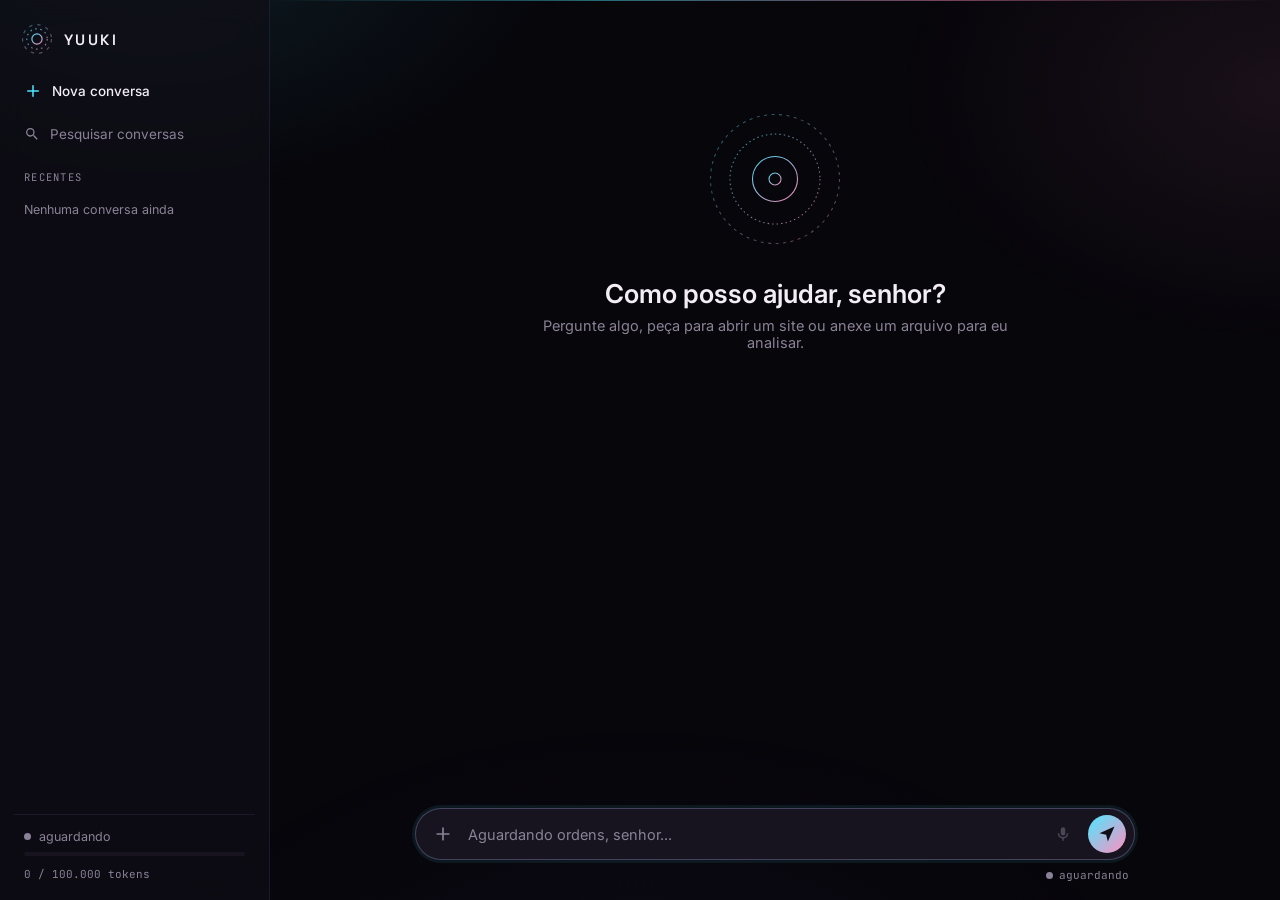
==== templates/index.html @ e6cb6529 "Add files via upload" ====
<!DOCTYPE html>
<html lang="pt-BR">
<head>
<meta charset="UTF-8">
<meta name="viewport" content="width=device-width, initial-scale=1.0, viewport-fit=cover">
<meta name="theme-color" content="#07060b">
<meta name="apple-mobile-web-app-capable" content="yes">
<meta name="apple-mobile-web-app-status-bar-style" content="black-translucent">
<title>YUUKI CORE</title>
<link rel="preconnect" href="https://fonts.googleapis.com">
<link href="https://fonts.googleapis.com/css2?family=Space+Grotesk:wght@500;600;700&family=Inter:wght@400;500;600&family=JetBrains+Mono:wght@400;500&display=swap" rel="stylesheet">
<link rel="stylesheet" href="/static/css/style.css">
</head>
<body>

<svg width="0" height="0" style="position:absolute">
  <defs>
    <linearGradient id="coreGradient" x1="0%" y1="0%" x2="100%" y2="100%">
      <stop offset="0%" stop-color="#4de8ff"/>
      <stop offset="100%" stop-color="#ff8fc0"/>
    </linearGradient>
  </defs>
</svg>

<div class="aurora" aria-hidden="true"></div>

<div class="shell">

  <div class="drawer-overlay" id="drawerOverlay"></div>

  <!-- SIDEBAR -->
  <aside class="sidebar" id="sidebar">
    <div class="brand">
      <div class="brand-mark" id="brandCore">
        <svg viewBox="0 0 40 40" class="core-svg">
          <circle class="ring ring-outer" cx="20" cy="20" r="17"/>
          <circle class="ring ring-mid" cx="20" cy="20" r="12"/>
          <circle class="ring ring-inner" cx="20" cy="20" r="6"/>
        </svg>
      </div>
      <span class="brand-name">YUUKI</span>
      <button class="drawer-close" id="drawerClose" aria-label="Fechar menu">✕</button>
    </div>

    <nav class="nav-list">
      <button class="nav-item" id="newChatBtn">
        <svg viewBox="0 0 24 24" width="18" height="18"><path fill="currentColor" d="M12 5v14M5 12h14" stroke="currentColor" stroke-width="2" fill="none" stroke-linecap="round"/></svg>
        <span>Nova conversa</span>
      </button>

      <div class="nav-search">
        <svg viewBox="0 0 24 24" width="16" height="16"><path fill="currentColor" d="M15.5 14h-.79l-.28-.27a6.5 6.5 0 1 0-.7.7l.27.28v.79l5 4.99L20.49 19l-4.99-5zm-6 0A4.5 4.5 0 1 1 14 9.5 4.5 4.5 0 0 1 9.5 14z"/></svg>
        <input type="text" id="searchInput" placeholder="Pesquisar conversas">
      </div>
    </nav>

    <div class="sidebar-section recent-section">
      <span class="sidebar-label">Recentes</span>
      <div class="conversation-list" id="conversationList">
        <div class="conversation-empty" id="conversationEmpty">Nenhuma conversa ainda</div>
      </div>
    </div>

    <div class="sidebar-footer">
      <div class="status-row">
        <span class="status-dot" id="engineDot"></span>
        <span id="engineLabel">aguardando</span>
      </div>
      <div class="token-readout">
        <div class="token-bar-track">
          <div class="token-bar-fill" id="tokenBarFill"></div>
        </div>
        <span id="tokenText" class="mono-small">0 / 100000 tokens</span>
      </div>
    </div>
  </aside>

  <!-- MAIN -->
  <main class="main">

    <div class="topbar">
      <button class="menu-btn" id="menuBtn" aria-label="Abrir menu">
        <svg viewBox="0 0 24 24" width="20" height="20"><path fill="currentColor" d="M3 6h18v2H3V6zm0 5h18v2H3v-2zm0 5h18v2H3v-2z"/></svg>
      </button>
      <span class="topbar-title">YUUKI</span>
      <span class="topbar-spacer"></span>
    </div>

    <div class="scanline"></div>

    <div class="chat-scroll" id="chatScroll">
      <div class="empty-state" id="emptyState">
        <div class="core-large">
          <svg viewBox="0 0 200 200" class="core-svg-large">
            <circle class="ring ring-outer" cx="100" cy="100" r="86"/>
            <circle class="ring ring-mid" cx="100" cy="100" r="60"/>
            <circle class="ring ring-inner" cx="100" cy="100" r="30"/>
            <circle class="ring ring-core" cx="100" cy="100" r="8"/>
          </svg>
        </div>
        <h1>Como posso ajudar, senhor?</h1>
        <p>Pergunte algo, peça para abrir um site ou anexe um arquivo para eu analisar.</p>
      </div>

      <div class="messages" id="messages"></div>
    </div>

    <div class="composer">
      <div class="composer-pill">
        <label class="attach-btn" for="fileInput" title="Anexar arquivo (.pdf .docx .txt)">
          <svg viewBox="0 0 24 24" width="20" height="20"><path fill="currentColor" d="M12 5v14M5 12h14" stroke="currentColor" stroke-width="2" fill="none" stroke-linecap="round"/></svg>
        </label>
        <input type="file" id="fileInput" accept=".pdf,.docx,.txt" hidden>

        <input type="text" id="messageInput" placeholder="Aguardando ordens, senhor..." autocomplete="off">

        <button class="mic-btn" id="micBtn" type="button" title="Reconhecimento de voz — em breve" disabled>
          <svg viewBox="0 0 24 24" width="18" height="18"><path fill="currentColor" d="M12 14a3 3 0 0 0 3-3V6a3 3 0 0 0-6 0v5a3 3 0 0 0 3 3zm5-3a5 5 0 0 1-10 0H5a7 7 0 0 0 6 6.92V21h2v-3.08A7 7 0 0 0 19 11h-2z"/></svg>
        </button>

        <button id="sendBtn" aria-label="Enviar">
          <svg viewBox="0 0 24 24" width="20" height="20"><path fill="currentColor" d="M3 11l18-8-8 18-2-8-8-2z"/></svg>
        </button>
      </div>
      <div class="composer-footnote">
        <span class="status-dot" id="engineDotComposer"></span>
        <span id="engineLabelComposer" class="mono-small">aguardando</span>
      </div>
    </div>

  </main>
</div>

<script src="/static/js/script.js"></script>
</body>
</html>
---- static/css/style.css ----
/* ================= TOKENS ================= */
:root{
  --void:#07060b;
  --panel:#100e17;
  --panel-2:#171420;
  --panel-3:#1c1828;
  --border:rgba(150,170,255,0.10);
  --border-strong:rgba(180,190,255,0.28);
  --core-cyan:#4de8ff;
  --core-rose:#ff8fc0;
  --core-dim:#2a5b6b;
  --text:#f3eef5;
  --text-muted:#8a8296;
  --danger:#ff6b81;

  --font-display:'Space Grotesk', sans-serif;
  --font-body:'Inter', -apple-system, 'Segoe UI', sans-serif;
  --font-mono:'JetBrains Mono', monospace;
}

*{ box-sizing:border-box; }

html,body{
  margin:0;
  height:100%;
  background:var(--void);
  color:var(--text);
  font-family:var(--font-body);
  -webkit-font-smoothing:antialiased;
  overflow:hidden;
}

@media (prefers-reduced-motion: reduce){
  *{ animation-duration:0.001ms !important; animation-iteration-count:1 !important; transition-duration:0.001ms !important; }
}

/* ================= AURORA ================= */
.aurora{
  position:fixed;
  inset:0;
  z-index:0;
  pointer-events:none;
  background:
    radial-gradient(ellipse 700px 420px at 12% -6%, rgba(77,232,255,0.10), transparent 60%),
    radial-gradient(ellipse 640px 420px at 100% 10%, rgba(255,143,192,0.08), transparent 60%),
    radial-gradient(ellipse 900px 600px at 50% 120%, rgba(120,90,200,0.06), transparent 60%);
  animation:aurora-drift 22s ease-in-out infinite alternate;
}
@keyframes aurora-drift{ 0%{ opacity:0.7; } 100%{ opacity:1; } }

/* ================= LAYOUT ================= */
.shell{
  position:relative;
  z-index:1;
  display:grid;
  grid-template-columns:270px 1fr;
  height:100vh;
}

.sidebar{
  border-right:1px solid var(--border);
  display:flex;
  flex-direction:column;
  padding:18px 14px;
  background:rgba(16,14,23,0.72);
  backdrop-filter:blur(14px);
  min-height:0;
}

.main{
  position:relative;
  display:flex;
  flex-direction:column;
  overflow:hidden;
}

.scanline{
  position:absolute;
  top:0; left:0; right:0;
  height:1px;
  background:linear-gradient(90deg, transparent, var(--core-cyan), var(--core-rose), transparent);
  opacity:0.45;
  animation:scan 7s linear infinite;
}
@keyframes scan{ 0%{ transform:translateX(-100%); } 100%{ transform:translateX(100%); } }

/* ================= BRAND / CORE ================= */
.brand{ display:flex; align-items:center; gap:10px; padding:4px 6px 16px; }
.brand-mark{ width:34px; height:34px; flex:0 0 auto; }
.brand-name{
  font-family:var(--font-display);
  font-weight:600;
  font-size:15px;
  letter-spacing:0.16em;
  color:var(--text);
}
.drawer-close{
  display:none;
  margin-left:auto;
  background:transparent;
  border:none;
  color:var(--text-muted);
  font-size:16px;
  cursor:pointer;
  padding:4px 8px;
}

.core-svg .ring, .core-svg-large .ring{ fill:none; stroke:url(#coreGradient); stroke-width:1.4; }
.ring-outer{ opacity:0.4; stroke-dasharray:4 6; animation:spin-slow 16s linear infinite; transform-origin:center; }
.ring-mid{ opacity:0.65; stroke-dasharray:2 4; animation:spin-rev 10s linear infinite; transform-origin:center; }
.ring-inner{ opacity:0.95; animation:pulse-core 2.6s ease-in-out infinite; }
.ring-core{ fill:url(#coreGradient); opacity:0.95; animation:pulse-core 2.6s ease-in-out infinite; }

@keyframes spin-slow{ to{ transform:rotate(360deg); } }
@keyframes spin-rev{ to{ transform:rotate(-360deg); } }
@keyframes pulse-core{ 0%,100%{ opacity:0.55; } 50%{ opacity:1; } }

.core-svg.thinking .ring-outer{ animation-duration:3.5s; }
.core-svg.thinking .ring-mid{ animation-duration:2s; }
.core-svg.thinking .ring-inner{ animation-duration:0.85s; }

.core-large{
  width:150px; height:150px; margin:0 auto 24px;
  filter:drop-shadow(0 0 26px rgba(77,232,255,0.20)) drop-shadow(0 0 34px rgba(255,143,192,0.14));
}
.core-svg-large{ width:100%; height:100%; }

/* ================= NAV (Nova conversa / Pesquisar) ================= */
.nav-list{ display:flex; flex-direction:column; gap:6px; }

.nav-item{
  display:flex; align-items:center; gap:10px;
  background:transparent;
  border:none;
  color:var(--text);
  font-family:var(--font-body);
  font-size:13.5px;
  font-weight:500;
  border-radius:10px;
  padding:10px 10px;
  cursor:pointer;
  text-align:left;
  transition:background .15s;
}
.nav-item:hover{ background:var(--panel-2); }
.nav-item svg{ color:var(--core-cyan); flex:0 0 auto; }

.nav-search{
  display:flex; align-items:center; gap:8px;
  padding:9px 10px;
  border-radius:10px;
  color:var(--text-muted);
  transition:background .15s;
}
.nav-search:hover, .nav-search:focus-within{ background:var(--panel-2); }
.nav-search svg{ flex:0 0 auto; }
.nav-search input{
  flex:1;
  background:transparent;
  border:none;
  outline:none;
  color:var(--text);
  font-family:var(--font-body);
  font-size:13.5px;
}
.nav-search input::placeholder{ color:var(--text-muted); }

/* ================= RECENTES (lista de conversas) ================= */
.recent-section{ margin-top:18px; flex:1; display:flex; flex-direction:column; min-height:0; }
.sidebar-label{
  font-family:var(--font-mono);
  font-size:10.5px;
  letter-spacing:0.12em;
  text-transform:uppercase;
  color:var(--text-muted);
  padding:0 10px;
}
.conversation-list{
  margin-top:8px;
  overflow-y:auto;
  flex:1;
  display:flex;
  flex-direction:column;
  gap:2px;
}
.conversation-item{
  position:relative;
  display:flex; align-items:center; gap:6px;
  padding:9px 6px 9px 10px;
  border-radius:10px;
  font-size:13px;
  color:var(--text-muted);
  cursor:pointer;
  transition:background .15s, color .15s;
}
.conversation-item:hover{ background:var(--panel-2); color:var(--text); }
.conversation-item.active{ background:var(--panel-3); color:var(--text); }
.conversation-item.pinned .conversation-title::before{
  content:"📌";
  font-size:10px;
  margin-right:4px;
}

.conversation-title{
  flex:1;
  white-space:nowrap;
  overflow:hidden;
  text-overflow:ellipsis;
  min-width:0;
}
.conversation-rename-input{
  flex:1;
  min-width:0;
  background:var(--panel);
  border:1px solid var(--border-strong);
  border-radius:6px;
  color:var(--text);
  font-family:var(--font-body);
  font-size:13px;
  padding:3px 6px;
  outline:none;
}

.conversation-menu-btn{
  flex:0 0 auto;
  width:24px; height:24px;
  border-radius:6px;
  border:none;
  background:transparent;
  color:var(--text-muted);
  display:flex; align-items:center; justify-content:center;
  cursor:pointer;
  opacity:0;
  transition:background .15s, color .15s, opacity .1s;
}
.conversation-item:hover .conversation-menu-btn,
.conversation-item.menu-open .conversation-menu-btn{ opacity:1; }
.conversation-menu-btn:hover{ background:var(--panel-3); color:var(--text); }

.conversation-menu{
  position:fixed;
  min-width:200px;
  background:var(--panel-2);
  border:1px solid var(--border-strong);
  border-radius:14px;
  padding:6px;
  box-shadow:0 12px 30px rgba(0,0,0,0.45);
  z-index:50;
  display:flex;
  flex-direction:column;
  gap:1px;
}
.conversation-menu-item{
  display:flex; align-items:center; gap:10px;
  padding:9px 10px;
  border-radius:9px;
  font-family:var(--font-body);
  font-size:13px;
  color:var(--text);
  cursor:pointer;
  background:transparent;
  border:none;
  text-align:left;
  width:100%;
}
.conversation-menu-item:hover{ background:var(--panel-3); }
.conversation-menu-item svg{ flex:0 0 auto; color:var(--text-muted); }
.conversation-menu-item.danger{ color:var(--danger); }
.conversation-menu-item.danger svg{ color:var(--danger); }
.conversation-menu-item.disabled{ color:var(--text-muted); cursor:not-allowed; opacity:0.55; }
.conversation-menu-item.disabled:hover{ background:transparent; }
.conversation-menu-divider{ height:1px; background:var(--border); margin:4px 2px; }

.conversation-empty{ padding:10px; font-size:12.5px; color:var(--text-muted); }

.conversation-list::-webkit-scrollbar{ width:6px; }
.conversation-list::-webkit-scrollbar-thumb{ background:var(--panel-2); border-radius:3px; }

/* ================= RODAPÉ SIDEBAR (status + tokens) ================= */
.sidebar-footer{ padding-top:14px; border-top:1px solid var(--border); margin-top:10px; }
.status-row{ display:flex; align-items:center; gap:8px; font-size:12.5px; color:var(--text-muted); padding:0 10px 8px; }
.status-dot{
  width:7px; height:7px; border-radius:50%;
  background:var(--text-muted);
  box-shadow:0 0 0 0 rgba(77,232,255,0);
  transition:background .2s, box-shadow .2s;
  flex:0 0 auto;
}
.status-dot.active{ background:var(--core-cyan); box-shadow:0 0 9px 1px var(--core-cyan); }
.status-dot.error{ background:var(--danger); box-shadow:0 0 9px 1px var(--danger); }

.token-readout{ padding:0 10px; }
.token-bar-track{ height:4px; border-radius:2px; background:var(--panel-2); overflow:hidden; margin-bottom:6px; }
.token-bar-fill{
  height:100%;
  width:0%;
  background:linear-gradient(90deg, var(--core-cyan), var(--core-rose));
  transition:width .3s;
}
.mono-small{ font-family:var(--font-mono); font-size:11px; color:var(--text-muted); }

/* ================= TOPBAR (mobile) ================= */
.topbar{
  display:none;
  align-items:center;
  gap:12px;
  padding:14px 16px;
  border-bottom:1px solid var(--border);
  background:rgba(16,14,23,0.6);
  backdrop-filter:blur(10px);
}
.menu-btn{
  background:transparent;
  border:1px solid var(--border);
  border-radius:10px;
  color:var(--text);
  width:36px; height:36px;
  display:flex; align-items:center; justify-content:center;
  cursor:pointer;
}
.topbar-title{ font-family:var(--font-display); font-weight:600; letter-spacing:0.14em; font-size:13px; }
.topbar-spacer{ flex:1; }

/* ================= CHAT AREA ================= */
.chat-scroll{ flex:1; overflow-y:auto; padding:32px 24px 12px; }

.empty-state{ max-width:560px; margin:8vh auto 0; text-align:center; padding:0 20px; }
.empty-state h1{ font-family:var(--font-body); font-weight:600; font-size:26px; margin:0 0 8px; color:var(--text); }
.empty-state p{ color:var(--text-muted); font-size:14.5px; margin:0; }

.messages{ max-width:720px; margin:0 auto; display:flex; flex-direction:column; gap:22px; padding-bottom:20px; }

.msg-row{ display:flex; gap:12px; align-items:flex-start; }
.msg-row.user{ flex-direction:row-reverse; }

.msg-avatar{ width:28px; height:28px; flex:0 0 auto; margin-top:2px; }
.msg-row.user .msg-avatar{ visibility:hidden; }

.msg-bubble{
  max-width:74%;
  padding:12px 16px;
  border-radius:16px;
  font-size:14.5px;
  line-height:1.55;
  white-space:pre-wrap;
}
.msg-row.yuuki .msg-bubble{
  background:rgba(255,255,255,0.02);
  border:1px solid var(--border);
  color:var(--text);
  border-top-left-radius:4px;
}
.msg-row.user .msg-bubble{
  background:var(--panel-2);
  border:1px solid rgba(255,255,255,0.05);
  color:var(--text);
  border-top-right-radius:4px;
}

.msg-name{
  font-family:var(--font-mono);
  font-size:10px;
  letter-spacing:0.1em;
  text-transform:uppercase;
  color:var(--text-muted);
  margin-bottom:4px;
}
.msg-row.user .msg-name{ text-align:right; }

.thinking-row .msg-bubble{ color:var(--text-muted); font-family:var(--font-mono); font-size:12.5px; letter-spacing:0.04em; }

/* ================= AÇÕES DA MENSAGEM (copiar / editar) ================= */
.msg-actions{
  display:flex;
  gap:4px;
  margin-top:4px;
  opacity:0;
  transition:opacity .15s;
}
.msg-row:hover .msg-actions{ opacity:1; }
.msg-row.user .msg-actions{ justify-content:flex-end; }

.msg-action-btn{
  width:28px; height:28px;
  border-radius:8px;
  border:none;
  background:transparent;
  color:var(--text-muted);
  display:flex; align-items:center; justify-content:center;
  cursor:pointer;
  transition:background .15s, color .15s;
}
.msg-action-btn:hover{ background:var(--panel-3); color:var(--text); }
.msg-action-btn.copied{ color:var(--core-cyan); }

.msg-edit-box{ display:flex; flex-direction:column; gap:8px; width:100%; max-width:74%; }
.msg-row.user .msg-edit-box{ margin-left:auto; }
.msg-edit-textarea{
  width:100%;
  min-height:60px;
  resize:vertical;
  background:var(--panel-2);
  border:1px solid var(--border-strong);
  border-radius:14px;
  color:var(--text);
  font-family:var(--font-body);
  font-size:14.5px;
  padding:10px 14px;
  outline:none;
}
.msg-edit-actions{ display:flex; justify-content:flex-end; gap:8px; }
.msg-edit-btn{
  font-family:var(--font-body);
  font-size:12.5px;
  font-weight:500;
  border-radius:10px;
  padding:6px 14px;
  cursor:pointer;
  border:1px solid var(--border);
  background:transparent;
  color:var(--text-muted);
  transition:background .15s, color .15s;
}
.msg-edit-btn:hover{ background:var(--panel-3); color:var(--text); }
.msg-edit-btn.primary{
  background:linear-gradient(135deg, var(--core-cyan), var(--core-rose));
  color:#100e17;
  border:none;
}

@media (max-width:760px){
  .msg-actions{ opacity:1; }
  .conversation-menu-btn{ opacity:1; }
}

/* ================= COMPOSER ================= */
.composer{ padding:12px 24px calc(18px + env(safe-area-inset-bottom, 0px)); }
.composer-pill{
  max-width:720px;
  margin:0 auto;
  display:flex;
  align-items:center;
  gap:8px;
  background:var(--panel-2);
  border:1px solid var(--border);
  border-radius:26px;
  padding:6px 8px 6px 10px;
  transition:border-color .15s, box-shadow .15s;
}
.composer-pill:focus-within{ border-color:var(--border-strong); box-shadow:0 0 0 3px rgba(77,232,255,0.08); }

.attach-btn{
  width:34px; height:34px;
  border-radius:50%;
  display:flex; align-items:center; justify-content:center;
  color:var(--text-muted);
  cursor:pointer;
  flex:0 0 auto;
  transition:background .15s, color .15s;
}
.attach-btn:hover{ background:var(--panel-3); color:var(--text); }

#messageInput{
  flex:1;
  background:transparent;
  border:none;
  outline:none;
  color:var(--text);
  font-family:var(--font-body);
  font-size:14.5px;
  padding:10px 0;
  min-width:0;
}
#messageInput::placeholder{ color:var(--text-muted); }

.mic-btn{
  width:34px; height:34px;
  border-radius:50%;
  border:none;
  background:transparent;
  color:var(--text-muted);
  display:flex; align-items:center; justify-content:center;
  flex:0 0 auto;
  cursor:not-allowed;
  opacity:0.45;
}

#sendBtn{
  width:38px; height:38px;
  border-radius:50%;
  border:none;
  background:linear-gradient(135deg, var(--core-cyan), var(--core-rose));
  color:#100e17;
  display:flex; align-items:center; justify-content:center;
  cursor:pointer;
  flex:0 0 auto;
  transition:filter .15s, transform .1s;
}
#sendBtn:hover{ filter:brightness(1.08); }
#sendBtn:active{ transform:scale(0.94); }
#sendBtn:disabled{ opacity:0.4; cursor:default; }

.composer-footnote{
  max-width:720px;
  margin:8px auto 0;
  display:flex;
  align-items:center;
  justify-content:flex-end;
  gap:6px;
  padding:0 6px;
}

/* ================= SCROLLBAR ================= */
.chat-scroll::-webkit-scrollbar{ width:8px; }
.chat-scroll::-webkit-scrollbar-thumb{ background:var(--panel-2); border-radius:4px; }

/* ================= DRAWER OVERLAY (mobile) ================= */
.drawer-overlay{ display:none; position:fixed; inset:0; background:rgba(4,3,8,0.55); backdrop-filter:blur(2px); z-index:15; }
.drawer-overlay.open{ display:block; }

/* ================= RESPONSIVE (celular) ================= */
@media (max-width:760px){
  .shell{ grid-template-columns:1fr; }
  .topbar{ display:flex; }

  .sidebar{
    position:fixed;
    top:0; left:0; bottom:0;
    width:80vw;
    max-width:310px;
    z-index:20;
    transform:translateX(-100%);
    transition:transform .25s ease;
    box-shadow:8px 0 30px rgba(0,0,0,0.4);
  }
  .sidebar.open{ transform:translateX(0); }
  .drawer-close{ display:inline-flex; }

  .msg-bubble{ max-width:88%; }
  .chat-scroll{ padding:20px 14px 8px; }
  .composer{ padding:10px 14px calc(14px + env(safe-area-inset-bottom, 0px)); }
}
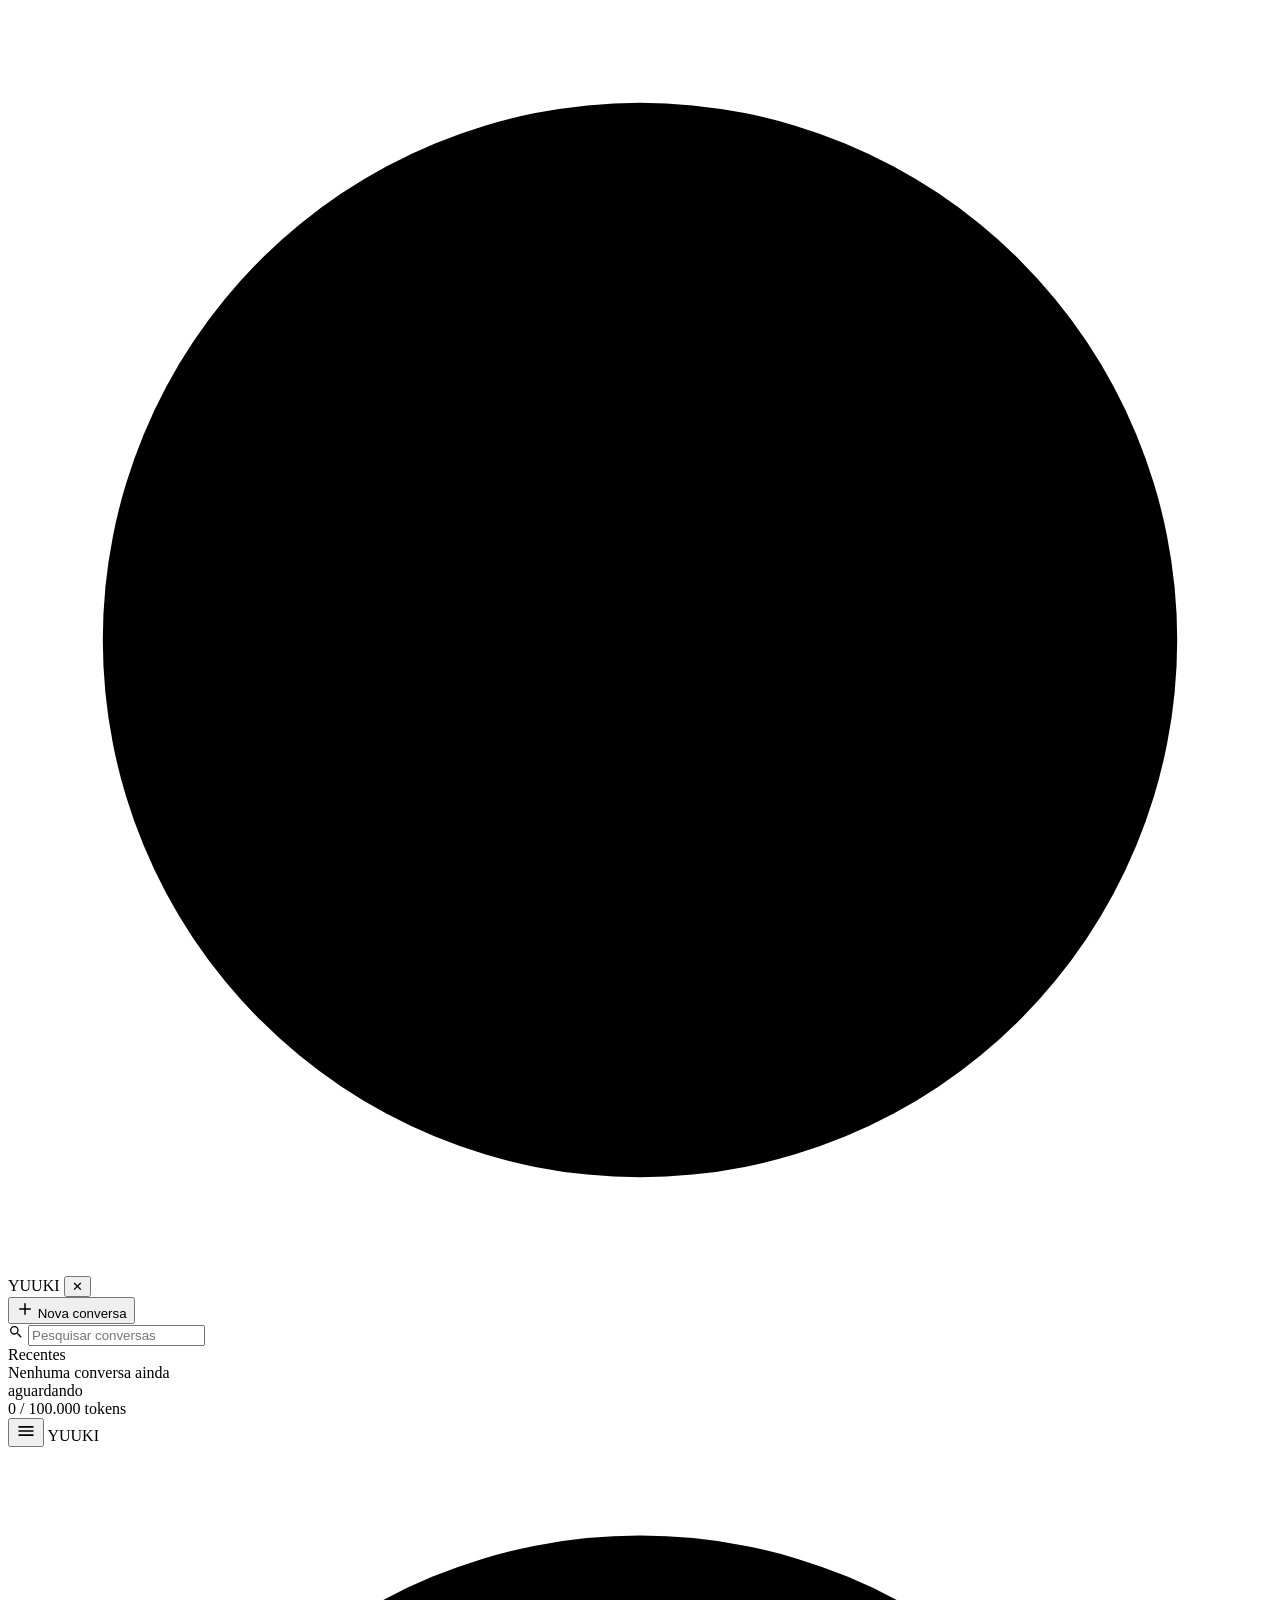
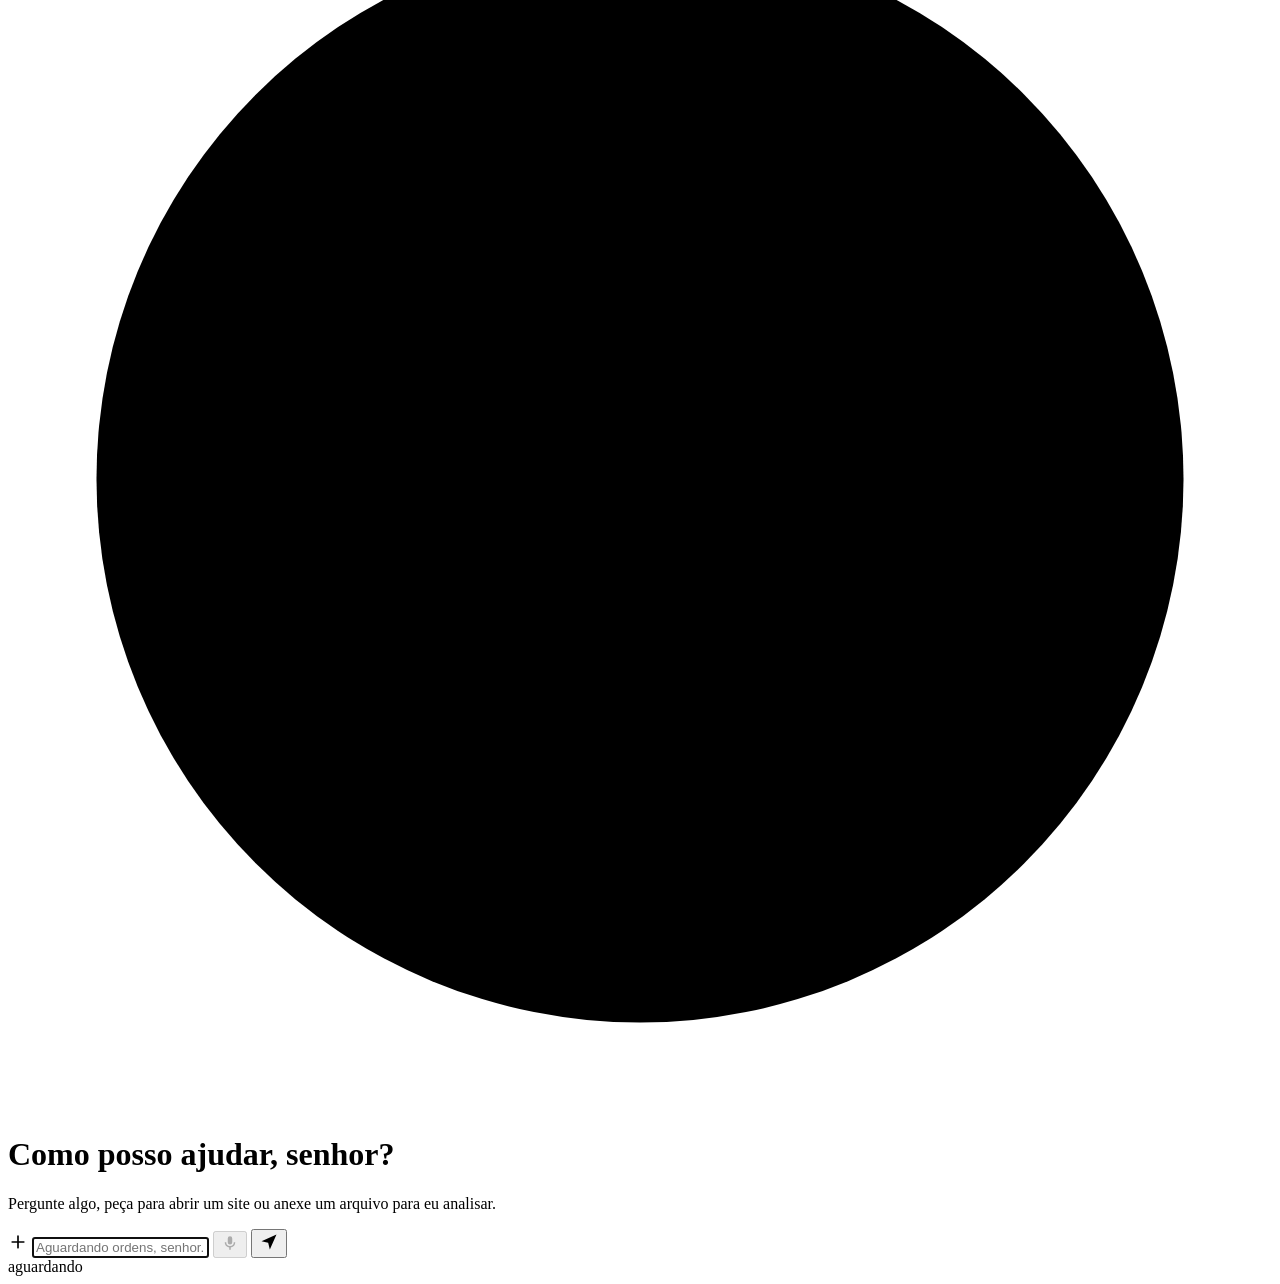
==== commit 9572b0c2: "Fix HTML encoding issues in index.html" ====
--- a/templates/index.html
+++ b/templates/index.html
@@ -9,7 +9,7 @@
 <title>YUUKI CORE</title>
 <link rel="preconnect" href="https://fonts.googleapis.com">
 <link href="https://fonts.googleapis.com/css2?family=Space+Grotesk:wght@500;600;700&family=Inter:wght@400;500;600&family=JetBrains+Mono:wght@400;500&display=swap" rel="stylesheet">
-<link rel="stylesheet" href="/static/css/style.css">
+<link rel="stylesheet" href="/css/style.css">
 </head>
 <body>
 
@@ -133,4 +133,4 @@
 
 <script src="/static/js/script.js"></script>
 </body>
-</html>+</html>
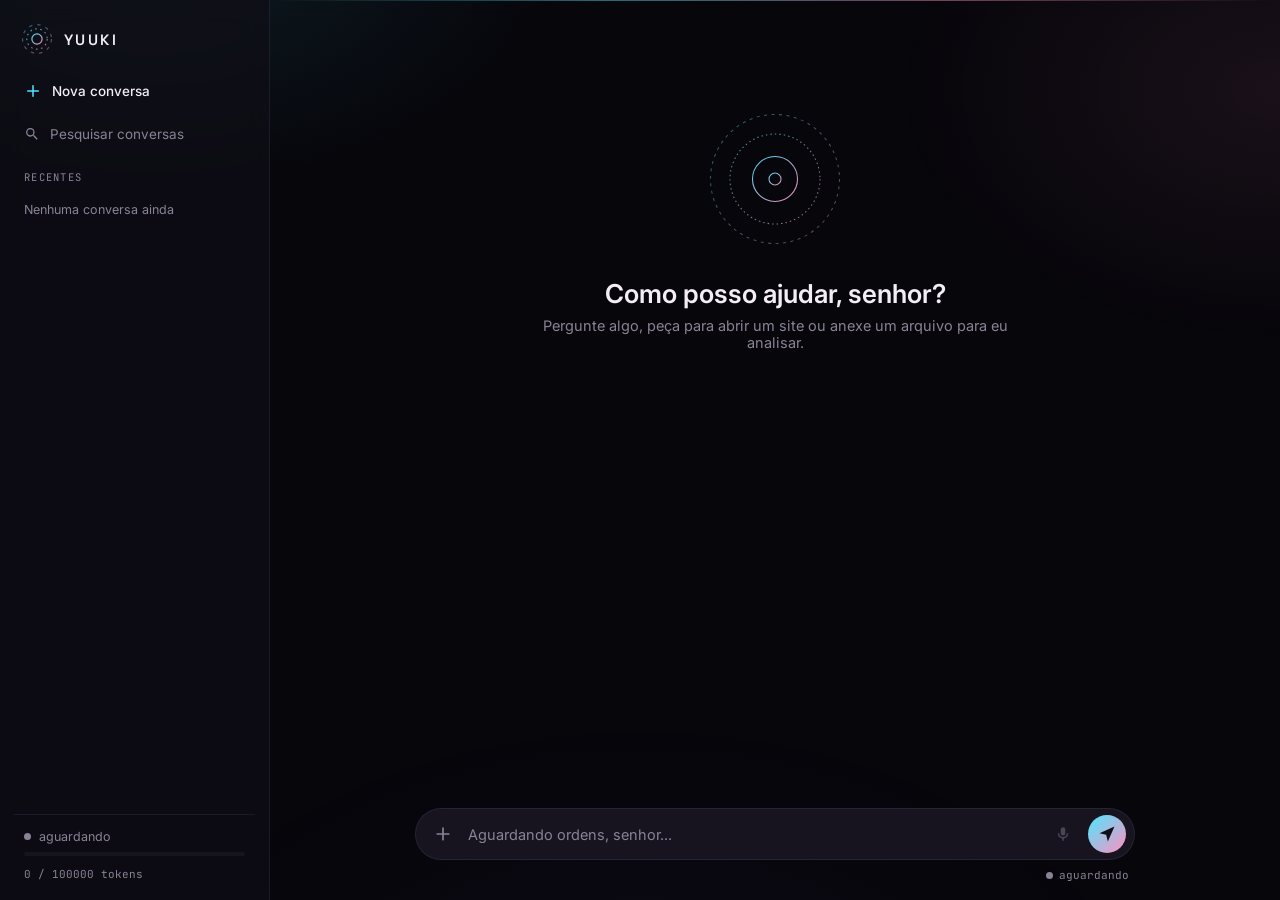
==== commit 9fc8b3b5: "Update stylesheet and script paths in index.html" ====
--- a/templates/index.html
+++ b/templates/index.html
@@ -9,7 +9,8 @@
 <title>YUUKI CORE</title>
 <link rel="preconnect" href="https://fonts.googleapis.com">
 <link href="https://fonts.googleapis.com/css2?family=Space+Grotesk:wght@500;600;700&family=Inter:wght@400;500;600&family=JetBrains+Mono:wght@400;500&display=swap" rel="stylesheet">
-<link rel="stylesheet" href="/css/style.css">
+<link rel="stylesheet" href="/static/css/style.css">
+<script src="/static/js/script.js"></script>
 </head>
 <body>
 
--- a/static/css/style.css
+++ b/static/css/style.css
@@ -0,0 +1,542 @@
+/* ================= TOKENS ================= */
+:root{
+  --void:#07060b;
+  --panel:#100e17;
+  --panel-2:#171420;
+  --panel-3:#1c1828;
+  --border:rgba(150,170,255,0.10);
+  --border-strong:rgba(180,190,255,0.28);
+  --core-cyan:#4de8ff;
+  --core-rose:#ff8fc0;
+  --core-dim:#2a5b6b;
+  --text:#f3eef5;
+  --text-muted:#8a8296;
+  --danger:#ff6b81;
+
+  --font-display:'Space Grotesk', sans-serif;
+  --font-body:'Inter', -apple-system, 'Segoe UI', sans-serif;
+  --font-mono:'JetBrains Mono', monospace;
+}
+
+*{ box-sizing:border-box; }
+
+html,body{
+  margin:0;
+  height:100%;
+  background:var(--void);
+  color:var(--text);
+  font-family:var(--font-body);
+  -webkit-font-smoothing:antialiased;
+  overflow:hidden;
+}
+
+@media (prefers-reduced-motion: reduce){
+  *{ animation-duration:0.001ms !important; animation-iteration-count:1 !important; transition-duration:0.001ms !important; }
+}
+
+/* ================= AURORA ================= */
+.aurora{
+  position:fixed;
+  inset:0;
+  z-index:0;
+  pointer-events:none;
+  background:
+    radial-gradient(ellipse 700px 420px at 12% -6%, rgba(77,232,255,0.10), transparent 60%),
+    radial-gradient(ellipse 640px 420px at 100% 10%, rgba(255,143,192,0.08), transparent 60%),
+    radial-gradient(ellipse 900px 600px at 50% 120%, rgba(120,90,200,0.06), transparent 60%);
+  animation:aurora-drift 22s ease-in-out infinite alternate;
+}
+@keyframes aurora-drift{ 0%{ opacity:0.7; } 100%{ opacity:1; } }
+
+/* ================= LAYOUT ================= */
+.shell{
+  position:relative;
+  z-index:1;
+  display:grid;
+  grid-template-columns:270px 1fr;
+  height:100vh;
+}
+
+.sidebar{
+  border-right:1px solid var(--border);
+  display:flex;
+  flex-direction:column;
+  padding:18px 14px;
+  background:rgba(16,14,23,0.72);
+  backdrop-filter:blur(14px);
+  min-height:0;
+}
+
+.main{
+  position:relative;
+  display:flex;
+  flex-direction:column;
+  overflow:hidden;
+}
+
+.scanline{
+  position:absolute;
+  top:0; left:0; right:0;
+  height:1px;
+  background:linear-gradient(90deg, transparent, var(--core-cyan), var(--core-rose), transparent);
+  opacity:0.45;
+  animation:scan 7s linear infinite;
+}
+@keyframes scan{ 0%{ transform:translateX(-100%); } 100%{ transform:translateX(100%); } }
+
+/* ================= BRAND / CORE ================= */
+.brand{ display:flex; align-items:center; gap:10px; padding:4px 6px 16px; }
+.brand-mark{ width:34px; height:34px; flex:0 0 auto; }
+.brand-name{
+  font-family:var(--font-display);
+  font-weight:600;
+  font-size:15px;
+  letter-spacing:0.16em;
+  color:var(--text);
+}
+.drawer-close{
+  display:none;
+  margin-left:auto;
+  background:transparent;
+  border:none;
+  color:var(--text-muted);
+  font-size:16px;
+  cursor:pointer;
+  padding:4px 8px;
+}
+
+.core-svg .ring, .core-svg-large .ring{ fill:none; stroke:url(#coreGradient); stroke-width:1.4; }
+.ring-outer{ opacity:0.4; stroke-dasharray:4 6; animation:spin-slow 16s linear infinite; transform-origin:center; }
+.ring-mid{ opacity:0.65; stroke-dasharray:2 4; animation:spin-rev 10s linear infinite; transform-origin:center; }
+.ring-inner{ opacity:0.95; animation:pulse-core 2.6s ease-in-out infinite; }
+.ring-core{ fill:url(#coreGradient); opacity:0.95; animation:pulse-core 2.6s ease-in-out infinite; }
+
+@keyframes spin-slow{ to{ transform:rotate(360deg); } }
+@keyframes spin-rev{ to{ transform:rotate(-360deg); } }
+@keyframes pulse-core{ 0%,100%{ opacity:0.55; } 50%{ opacity:1; } }
+
+.core-svg.thinking .ring-outer{ animation-duration:3.5s; }
+.core-svg.thinking .ring-mid{ animation-duration:2s; }
+.core-svg.thinking .ring-inner{ animation-duration:0.85s; }
+
+.core-large{
+  width:150px; height:150px; margin:0 auto 24px;
+  filter:drop-shadow(0 0 26px rgba(77,232,255,0.20)) drop-shadow(0 0 34px rgba(255,143,192,0.14));
+}
+.core-svg-large{ width:100%; height:100%; }
+
+/* ================= NAV (Nova conversa / Pesquisar) ================= */
+.nav-list{ display:flex; flex-direction:column; gap:6px; }
+
+.nav-item{
+  display:flex; align-items:center; gap:10px;
+  background:transparent;
+  border:none;
+  color:var(--text);
+  font-family:var(--font-body);
+  font-size:13.5px;
+  font-weight:500;
+  border-radius:10px;
+  padding:10px 10px;
+  cursor:pointer;
+  text-align:left;
+  transition:background .15s;
+}
+.nav-item:hover{ background:var(--panel-2); }
+.nav-item svg{ color:var(--core-cyan); flex:0 0 auto; }
+
+.nav-search{
+  display:flex; align-items:center; gap:8px;
+  padding:9px 10px;
+  border-radius:10px;
+  color:var(--text-muted);
+  transition:background .15s;
+}
+.nav-search:hover, .nav-search:focus-within{ background:var(--panel-2); }
+.nav-search svg{ flex:0 0 auto; }
+.nav-search input{
+  flex:1;
+  background:transparent;
+  border:none;
+  outline:none;
+  color:var(--text);
+  font-family:var(--font-body);
+  font-size:13.5px;
+}
+.nav-search input::placeholder{ color:var(--text-muted); }
+
+/* ================= RECENTES (lista de conversas) ================= */
+.recent-section{ margin-top:18px; flex:1; display:flex; flex-direction:column; min-height:0; }
+.sidebar-label{
+  font-family:var(--font-mono);
+  font-size:10.5px;
+  letter-spacing:0.12em;
+  text-transform:uppercase;
+  color:var(--text-muted);
+  padding:0 10px;
+}
+.conversation-list{
+  margin-top:8px;
+  overflow-y:auto;
+  flex:1;
+  display:flex;
+  flex-direction:column;
+  gap:2px;
+}
+.conversation-item{
+  position:relative;
+  display:flex; align-items:center; gap:6px;
+  padding:9px 6px 9px 10px;
+  border-radius:10px;
+  font-size:13px;
+  color:var(--text-muted);
+  cursor:pointer;
+  transition:background .15s, color .15s;
+}
+.conversation-item:hover{ background:var(--panel-2); color:var(--text); }
+.conversation-item.active{ background:var(--panel-3); color:var(--text); }
+.conversation-item.pinned .conversation-title::before{
+  content:"📌";
+  font-size:10px;
+  margin-right:4px;
+}
+
+.conversation-title{
+  flex:1;
+  white-space:nowrap;
+  overflow:hidden;
+  text-overflow:ellipsis;
+  min-width:0;
+}
+.conversation-rename-input{
+  flex:1;
+  min-width:0;
+  background:var(--panel);
+  border:1px solid var(--border-strong);
+  border-radius:6px;
+  color:var(--text);
+  font-family:var(--font-body);
+  font-size:13px;
+  padding:3px 6px;
+  outline:none;
+}
+
+.conversation-menu-btn{
+  flex:0 0 auto;
+  width:24px; height:24px;
+  border-radius:6px;
+  border:none;
+  background:transparent;
+  color:var(--text-muted);
+  display:flex; align-items:center; justify-content:center;
+  cursor:pointer;
+  opacity:0;
+  transition:background .15s, color .15s, opacity .1s;
+}
+.conversation-item:hover .conversation-menu-btn,
+.conversation-item.menu-open .conversation-menu-btn{ opacity:1; }
+.conversation-menu-btn:hover{ background:var(--panel-3); color:var(--text); }
+
+.conversation-menu{
+  position:fixed;
+  min-width:200px;
+  background:var(--panel-2);
+  border:1px solid var(--border-strong);
+  border-radius:14px;
+  padding:6px;
+  box-shadow:0 12px 30px rgba(0,0,0,0.45);
+  z-index:50;
+  display:flex;
+  flex-direction:column;
+  gap:1px;
+}
+.conversation-menu-item{
+  display:flex; align-items:center; gap:10px;
+  padding:9px 10px;
+  border-radius:9px;
+  font-family:var(--font-body);
+  font-size:13px;
+  color:var(--text);
+  cursor:pointer;
+  background:transparent;
+  border:none;
+  text-align:left;
+  width:100%;
+}
+.conversation-menu-item:hover{ background:var(--panel-3); }
+.conversation-menu-item svg{ flex:0 0 auto; color:var(--text-muted); }
+.conversation-menu-item.danger{ color:var(--danger); }
+.conversation-menu-item.danger svg{ color:var(--danger); }
+.conversation-menu-item.disabled{ color:var(--text-muted); cursor:not-allowed; opacity:0.55; }
+.conversation-menu-item.disabled:hover{ background:transparent; }
+.conversation-menu-divider{ height:1px; background:var(--border); margin:4px 2px; }
+
+.conversation-empty{ padding:10px; font-size:12.5px; color:var(--text-muted); }
+
+.conversation-list::-webkit-scrollbar{ width:6px; }
+.conversation-list::-webkit-scrollbar-thumb{ background:var(--panel-2); border-radius:3px; }
+
+/* ================= RODAPÉ SIDEBAR (status + tokens) ================= */
+.sidebar-footer{ padding-top:14px; border-top:1px solid var(--border); margin-top:10px; }
+.status-row{ display:flex; align-items:center; gap:8px; font-size:12.5px; color:var(--text-muted); padding:0 10px 8px; }
+.status-dot{
+  width:7px; height:7px; border-radius:50%;
+  background:var(--text-muted);
+  box-shadow:0 0 0 0 rgba(77,232,255,0);
+  transition:background .2s, box-shadow .2s;
+  flex:0 0 auto;
+}
+.status-dot.active{ background:var(--core-cyan); box-shadow:0 0 9px 1px var(--core-cyan); }
+.status-dot.error{ background:var(--danger); box-shadow:0 0 9px 1px var(--danger); }
+
+.token-readout{ padding:0 10px; }
+.token-bar-track{ height:4px; border-radius:2px; background:var(--panel-2); overflow:hidden; margin-bottom:6px; }
+.token-bar-fill{
+  height:100%;
+  width:0%;
+  background:linear-gradient(90deg, var(--core-cyan), var(--core-rose));
+  transition:width .3s;
+}
+.mono-small{ font-family:var(--font-mono); font-size:11px; color:var(--text-muted); }
+
+/* ================= TOPBAR (mobile) ================= */
+.topbar{
+  display:none;
+  align-items:center;
+  gap:12px;
+  padding:14px 16px;
+  border-bottom:1px solid var(--border);
+  background:rgba(16,14,23,0.6);
+  backdrop-filter:blur(10px);
+}
+.menu-btn{
+  background:transparent;
+  border:1px solid var(--border);
+  border-radius:10px;
+  color:var(--text);
+  width:36px; height:36px;
+  display:flex; align-items:center; justify-content:center;
+  cursor:pointer;
+}
+.topbar-title{ font-family:var(--font-display); font-weight:600; letter-spacing:0.14em; font-size:13px; }
+.topbar-spacer{ flex:1; }
+
+/* ================= CHAT AREA ================= */
+.chat-scroll{ flex:1; overflow-y:auto; padding:32px 24px 12px; }
+
+.empty-state{ max-width:560px; margin:8vh auto 0; text-align:center; padding:0 20px; }
+.empty-state h1{ font-family:var(--font-body); font-weight:600; font-size:26px; margin:0 0 8px; color:var(--text); }
+.empty-state p{ color:var(--text-muted); font-size:14.5px; margin:0; }
+
+.messages{ max-width:720px; margin:0 auto; display:flex; flex-direction:column; gap:22px; padding-bottom:20px; }
+
+.msg-row{ display:flex; gap:12px; align-items:flex-start; }
+.msg-row.user{ flex-direction:row-reverse; }
+
+.msg-avatar{ width:28px; height:28px; flex:0 0 auto; margin-top:2px; }
+.msg-row.user .msg-avatar{ visibility:hidden; }
+
+.msg-bubble{
+  max-width:74%;
+  padding:12px 16px;
+  border-radius:16px;
+  font-size:14.5px;
+  line-height:1.55;
+  white-space:pre-wrap;
+}
+.msg-row.yuuki .msg-bubble{
+  background:rgba(255,255,255,0.02);
+  border:1px solid var(--border);
+  color:var(--text);
+  border-top-left-radius:4px;
+}
+.msg-row.user .msg-bubble{
+  background:var(--panel-2);
+  border:1px solid rgba(255,255,255,0.05);
+  color:var(--text);
+  border-top-right-radius:4px;
+}
+
+.msg-name{
+  font-family:var(--font-mono);
+  font-size:10px;
+  letter-spacing:0.1em;
+  text-transform:uppercase;
+  color:var(--text-muted);
+  margin-bottom:4px;
+}
+.msg-row.user .msg-name{ text-align:right; }
+
+.thinking-row .msg-bubble{ color:var(--text-muted); font-family:var(--font-mono); font-size:12.5px; letter-spacing:0.04em; }
+
+/* ================= AÇÕES DA MENSAGEM (copiar / editar) ================= */
+.msg-actions{
+  display:flex;
+  gap:4px;
+  margin-top:4px;
+  opacity:0;
+  transition:opacity .15s;
+}
+.msg-row:hover .msg-actions{ opacity:1; }
+.msg-row.user .msg-actions{ justify-content:flex-end; }
+
+.msg-action-btn{
+  width:28px; height:28px;
+  border-radius:8px;
+  border:none;
+  background:transparent;
+  color:var(--text-muted);
+  display:flex; align-items:center; justify-content:center;
+  cursor:pointer;
+  transition:background .15s, color .15s;
+}
+.msg-action-btn:hover{ background:var(--panel-3); color:var(--text); }
+.msg-action-btn.copied{ color:var(--core-cyan); }
+
+.msg-edit-box{ display:flex; flex-direction:column; gap:8px; width:100%; max-width:74%; }
+.msg-row.user .msg-edit-box{ margin-left:auto; }
+.msg-edit-textarea{
+  width:100%;
+  min-height:60px;
+  resize:vertical;
+  background:var(--panel-2);
+  border:1px solid var(--border-strong);
+  border-radius:14px;
+  color:var(--text);
+  font-family:var(--font-body);
+  font-size:14.5px;
+  padding:10px 14px;
+  outline:none;
+}
+.msg-edit-actions{ display:flex; justify-content:flex-end; gap:8px; }
+.msg-edit-btn{
+  font-family:var(--font-body);
+  font-size:12.5px;
+  font-weight:500;
+  border-radius:10px;
+  padding:6px 14px;
+  cursor:pointer;
+  border:1px solid var(--border);
+  background:transparent;
+  color:var(--text-muted);
+  transition:background .15s, color .15s;
+}
+.msg-edit-btn:hover{ background:var(--panel-3); color:var(--text); }
+.msg-edit-btn.primary{
+  background:linear-gradient(135deg, var(--core-cyan), var(--core-rose));
+  color:#100e17;
+  border:none;
+}
+
+@media (max-width:760px){
+  .msg-actions{ opacity:1; }
+  .conversation-menu-btn{ opacity:1; }
+}
+
+/* ================= COMPOSER ================= */
+.composer{ padding:12px 24px calc(18px + env(safe-area-inset-bottom, 0px)); }
+.composer-pill{
+  max-width:720px;
+  margin:0 auto;
+  display:flex;
+  align-items:center;
+  gap:8px;
+  background:var(--panel-2);
+  border:1px solid var(--border);
+  border-radius:26px;
+  padding:6px 8px 6px 10px;
+  transition:border-color .15s, box-shadow .15s;
+}
+.composer-pill:focus-within{ border-color:var(--border-strong); box-shadow:0 0 0 3px rgba(77,232,255,0.08); }
+
+.attach-btn{
+  width:34px; height:34px;
+  border-radius:50%;
+  display:flex; align-items:center; justify-content:center;
+  color:var(--text-muted);
+  cursor:pointer;
+  flex:0 0 auto;
+  transition:background .15s, color .15s;
+}
+.attach-btn:hover{ background:var(--panel-3); color:var(--text); }
+
+#messageInput{
+  flex:1;
+  background:transparent;
+  border:none;
+  outline:none;
+  color:var(--text);
+  font-family:var(--font-body);
+  font-size:14.5px;
+  padding:10px 0;
+  min-width:0;
+}
+#messageInput::placeholder{ color:var(--text-muted); }
+
+.mic-btn{
+  width:34px; height:34px;
+  border-radius:50%;
+  border:none;
+  background:transparent;
+  color:var(--text-muted);
+  display:flex; align-items:center; justify-content:center;
+  flex:0 0 auto;
+  cursor:not-allowed;
+  opacity:0.45;
+}
+
+#sendBtn{
+  width:38px; height:38px;
+  border-radius:50%;
+  border:none;
+  background:linear-gradient(135deg, var(--core-cyan), var(--core-rose));
+  color:#100e17;
+  display:flex; align-items:center; justify-content:center;
+  cursor:pointer;
+  flex:0 0 auto;
+  transition:filter .15s, transform .1s;
+}
+#sendBtn:hover{ filter:brightness(1.08); }
+#sendBtn:active{ transform:scale(0.94); }
+#sendBtn:disabled{ opacity:0.4; cursor:default; }
+
+.composer-footnote{
+  max-width:720px;
+  margin:8px auto 0;
+  display:flex;
+  align-items:center;
+  justify-content:flex-end;
+  gap:6px;
+  padding:0 6px;
+}
+
+/* ================= SCROLLBAR ================= */
+.chat-scroll::-webkit-scrollbar{ width:8px; }
+.chat-scroll::-webkit-scrollbar-thumb{ background:var(--panel-2); border-radius:4px; }
+
+/* ================= DRAWER OVERLAY (mobile) ================= */
+.drawer-overlay{ display:none; position:fixed; inset:0; background:rgba(4,3,8,0.55); backdrop-filter:blur(2px); z-index:15; }
+.drawer-overlay.open{ display:block; }
+
+/* ================= RESPONSIVE (celular) ================= */
+@media (max-width:760px){
+  .shell{ grid-template-columns:1fr; }
+  .topbar{ display:flex; }
+
+  .sidebar{
+    position:fixed;
+    top:0; left:0; bottom:0;
+    width:80vw;
+    max-width:310px;
+    z-index:20;
+    transform:translateX(-100%);
+    transition:transform .25s ease;
+    box-shadow:8px 0 30px rgba(0,0,0,0.4);
+  }
+  .sidebar.open{ transform:translateX(0); }
+  .drawer-close{ display:inline-flex; }
+
+  .msg-bubble{ max-width:88%; }
+  .chat-scroll{ padding:20px 14px 8px; }
+  .composer{ padding:10px 14px calc(14px + env(safe-area-inset-bottom, 0px)); }
+}
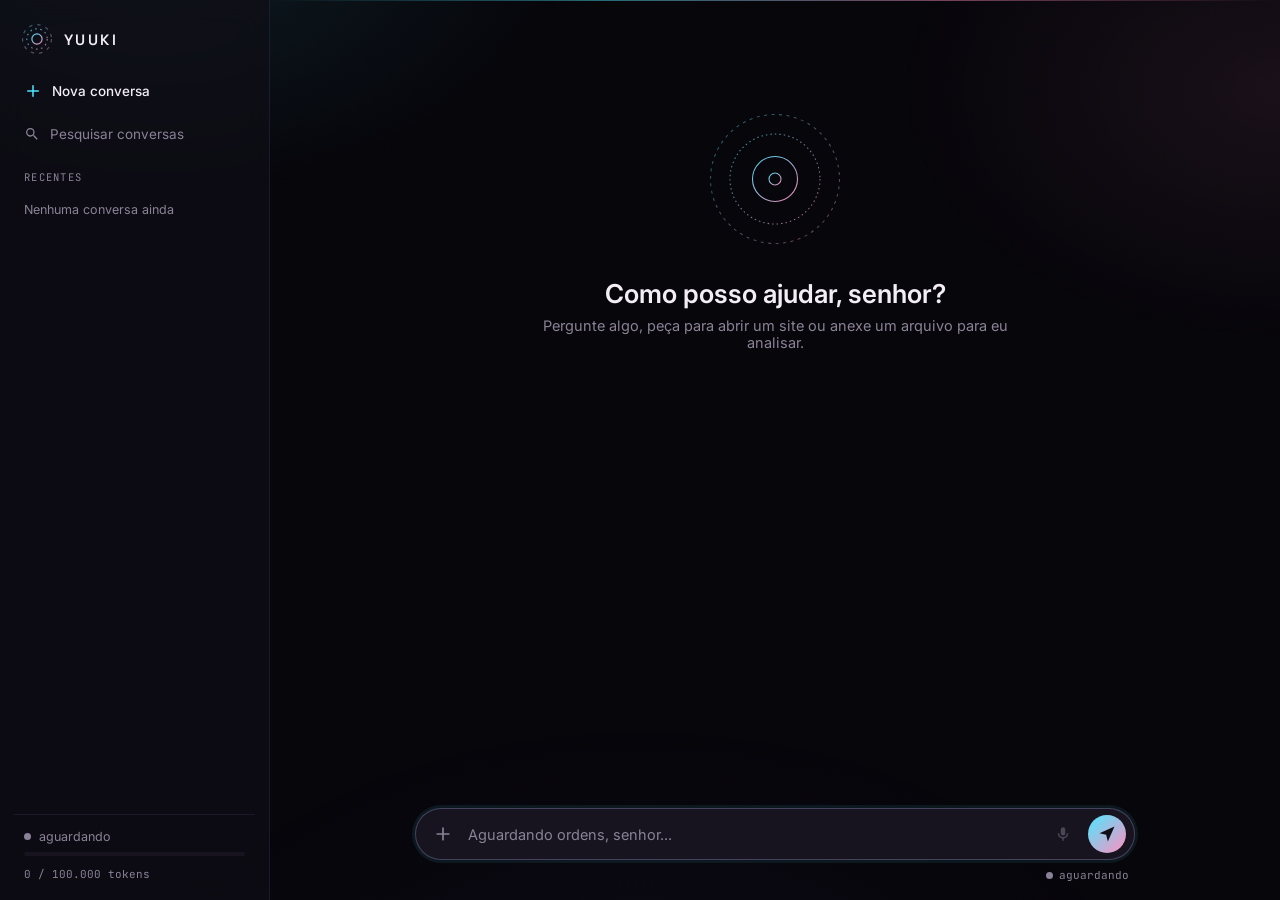
==== commit c469b872: "Update index.html" ====
--- a/templates/index.html
+++ b/templates/index.html
@@ -10,7 +10,7 @@
 <link rel="preconnect" href="https://fonts.googleapis.com">
 <link href="https://fonts.googleapis.com/css2?family=Space+Grotesk:wght@500;600;700&family=Inter:wght@400;500;600&family=JetBrains+Mono:wght@400;500&display=swap" rel="stylesheet">
 <link rel="stylesheet" href="/static/css/style.css">
-<script src="/static/js/script.js"></script>
+<script src="/static/js/main.js"></script>
 </head>
 <body>
 
